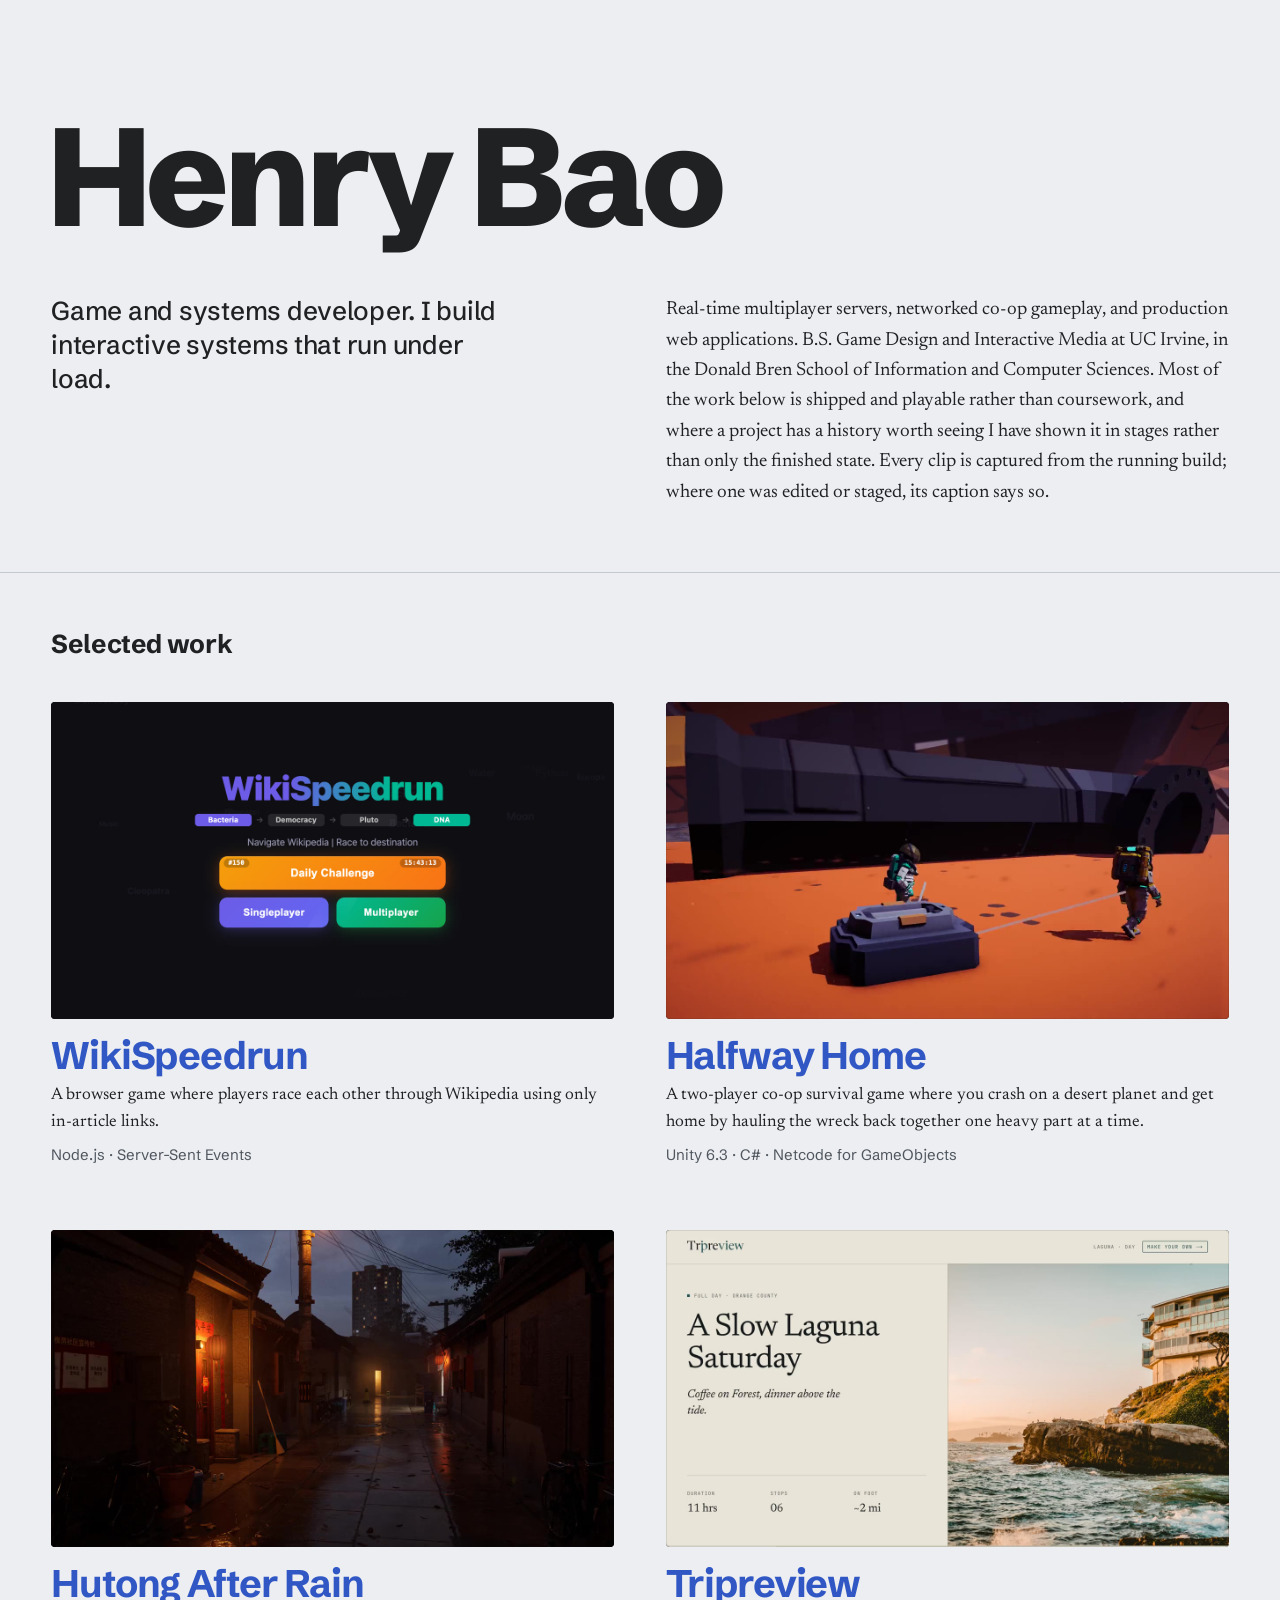
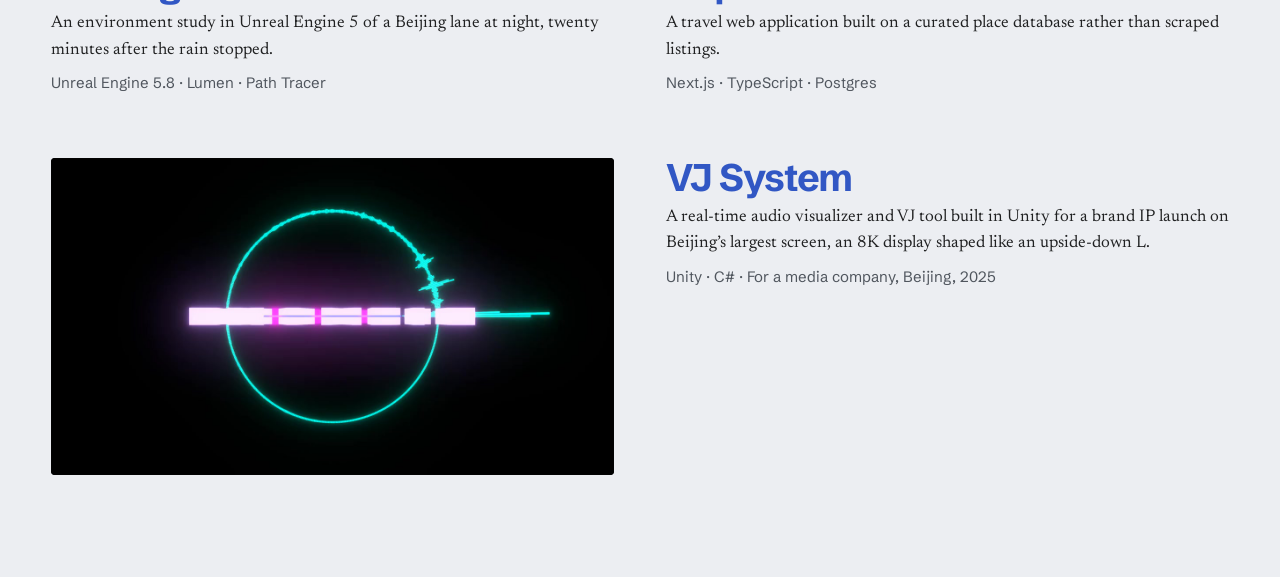
==== index.html @ b2ea437e "VJ System: the 8K L-shaped screen and live control Says what the tool was built for: an 8K upside-do" ====
<!doctype html>
<html lang="en">
<head>
<meta charset="utf-8">
<meta name="viewport" content="width=device-width, initial-scale=1, viewport-fit=cover">
<script>document.documentElement.classList.add('js');try{if(sessionStorage.getItem('hb-intro'))document.documentElement.classList.add('seen')}catch(e){}</script>
<title>Henry Bao</title>
<meta name="description" content="Game and systems developer. Real-time multiplayer servers, networked co-op gameplay, and production web applications.">
<link rel="canonical" href="https://henrybao912.github.io/">
<meta property="og:type" content="website">
<meta property="og:site_name" content="Henry Bao">
<meta property="og:title" content="Henry Bao">
<meta property="og:description" content="Game and systems developer. Real-time multiplayer servers, networked co-op gameplay, and production web applications.">
<meta property="og:url" content="https://henrybao912.github.io/">
<meta property="og:image" content="https://henrybao912.github.io/assets/og-home.jpg">
<meta name="twitter:card" content="summary_large_image">
<link rel="icon" href="assets/favicon.svg" type="image/svg+xml">
<link rel="apple-touch-icon" href="assets/apple-touch-icon.png">
<link rel="preconnect" href="https://fonts.googleapis.com">
<link rel="preconnect" href="https://fonts.gstatic.com" crossorigin>
<link rel="stylesheet" href="https://fonts.googleapis.com/css2?family=Newsreader:ital,opsz,wght@0,6..72,400;0,6..72,500;1,6..72,400&family=Schibsted+Grotesk:wght@400;500;600;700;800&display=swap">
<link rel="stylesheet" href="assets/site.css?v=644b0edf">
<script>
  // Links to the old single page (#wikispeedrun and so on) go to that project's own page.
  (function () {
    var moved = { '#wikispeedrun': 1, '#halfway-home': 1, '#tripreview': 1, '#vj-system': 1 };
    if (moved[location.hash]) location.replace(location.hash.slice(1) + '/');
  })();
</script>
</head>
<body class="page-home">
<div class="loader" aria-hidden="true"><span class="loader-name" data-name="Henry Bao">Henry Bao</span></div>
<a class="skip" href="#main">Skip to the work</a>

<header class="hero wrap">
  <h1>Henry Bao</h1>
  <div class="grid">
    <p class="standfirst">Game and systems developer. I build interactive systems that run under load.</p>
    <p class="intro">Real-time multiplayer servers, networked co-op gameplay, and production web applications. B.S. Game Design and Interactive Media at UC Irvine, in the Donald Bren School of Information and Computer Sciences. Most of the work below is shipped and playable rather than coursework, and where a project has a history worth seeing I have shown it in stages rather than only the finished state. Every clip is captured from the running build; where one was edited or staged, its caption says so.</p>
  </div>
</header>

<main id="main">
  <section class="work" aria-labelledby="work-title">
    <div class="wrap">
      <div class="work-head">
        <h2 id="work-title">Selected work</h2>
      </div>
      <ul class="tiles">
      <li>
        <a class="tile" href="wikispeedrun/" aria-labelledby="tile-wikispeedrun" aria-describedby="tile-wikispeedrun-desc">
          <div class="tile-media">
            <img src="assets/home-wikispeedrun.jpg" alt="" width="1280" height="720">
            <video src="assets/home-wikispeedrun.mp4" muted loop playsinline preload="none" aria-hidden="true"></video>
          </div>
          <div class="tile-text">
            <h3 class="tile-title" id="tile-wikispeedrun">WikiSpeedrun</h3>
            <p class="tile-desc" id="tile-wikispeedrun-desc">A browser game where players race each other through Wikipedia using only in-article links.</p>
            <p class="tile-meta">Node.js · Server-Sent Events</p>
          </div>
        </a>
      </li>
      <li>
        <a class="tile" href="halfway-home/" aria-labelledby="tile-halfway-home" aria-describedby="tile-halfway-home-desc">
          <div class="tile-media">
            <img src="assets/home-halfway-home.jpg?v=2" alt="" width="1280" height="720">
            <video src="assets/home-halfway-home.mp4?v=2" muted loop playsinline preload="none" aria-hidden="true"></video>
          </div>
          <div class="tile-text">
            <h3 class="tile-title" id="tile-halfway-home">Halfway Home</h3>
            <p class="tile-desc" id="tile-halfway-home-desc">A two-player co-op survival game where you crash on a desert planet and get home by hauling the wreck back together one heavy part at a time.</p>
            <p class="tile-meta">Unity 6.3 · C# · Netcode for GameObjects</p>
          </div>
        </a>
      </li>
      <li>
        <a class="tile" href="hutong-after-rain/" aria-labelledby="tile-hutong-after-rain" aria-describedby="tile-hutong-after-rain-desc">
          <div class="tile-media">
            <img src="assets/home-hutong-after-rain.jpg?v=3" alt="" width="1280" height="720">
            <video src="assets/home-hutong-after-rain.mp4?v=3" muted loop playsinline preload="none" aria-hidden="true"></video>
          </div>
          <div class="tile-text">
            <h3 class="tile-title" id="tile-hutong-after-rain">Hutong After Rain</h3>
            <p class="tile-desc" id="tile-hutong-after-rain-desc">An environment study in Unreal Engine 5 of a Beijing lane at night, twenty minutes after the rain stopped.</p>
            <p class="tile-meta">Unreal Engine 5.8 · Lumen · Path Tracer</p>
          </div>
        </a>
      </li>
      <li>
        <a class="tile" href="tripreview/" aria-labelledby="tile-tripreview" aria-describedby="tile-tripreview-desc">
          <div class="tile-media">
            <img src="assets/home-tripreview.jpg" alt="" width="1280" height="720">
            <video src="assets/home-tripreview.mp4" muted loop playsinline preload="none" aria-hidden="true"></video>
          </div>
          <div class="tile-text">
            <h3 class="tile-title" id="tile-tripreview">Tripreview</h3>
            <p class="tile-desc" id="tile-tripreview-desc">A travel web application built on a curated place database rather than scraped listings.</p>
            <p class="tile-meta">Next.js · TypeScript · Postgres</p>
          </div>
        </a>
      </li>
      <li class="tile-wide">
        <a class="tile" href="vj-system/" aria-labelledby="tile-vj-system" aria-describedby="tile-vj-system-desc">
          <div class="tile-media">
            <img src="assets/home-vj-system.jpg?v=2" alt="" width="1280" height="720">
            <video src="assets/home-vj-system.mp4?v=2" muted loop playsinline preload="none" aria-hidden="true"></video>
          </div>
          <div class="tile-text">
            <h3 class="tile-title" id="tile-vj-system">VJ System</h3>
            <p class="tile-desc" id="tile-vj-system-desc">A real-time audio visualizer and VJ tool built in Unity for a brand IP launch on Beijing’s largest screen, an 8K display shaped like an upside-down L.</p>
            <p class="tile-meta">Unity · C# · For a media company, Beijing, 2025</p>
          </div>
        </a>
      </li>
      </ul>
    </div>
  </section>
</main>

<script src="assets/site.js?v=10dcdeee" defer></script>
</body>
</html>
---- assets/site.css ----
/* Henry Bao, portfolio.
   Layout: a left-aligned 12-column page. The home page is the name, a short introduction
   and every project as a tile; each project then has its own page with the full case study.
   Colour borrows hyperlink vocabulary: blue = a link, purple = a page you have already opened. */

:root {
  --paper: #eceef2;   /* cool grey ground, so white chips and dark footage sit forward */
  --panel: #ffffff;
  --ink: #202122;
  --muted: #50565e;
  --rule: #c4c9d1;
  --link: #3157c4;
  --visited: #6a4ca6;
  --screen: #0f1013;

  --display: "Schibsted Grotesk", "Helvetica Neue", Arial, sans-serif;
  --text: "Newsreader", "Iowan Old Style", Georgia, serif;

  --s-1: 0.8125rem;  /* 13 */
  --s0: 1rem;        /* 16 */
  --s1: 1.1875rem;   /* 19, serif body */
  --s2: clamp(1.25rem, 1.05rem + 0.8vw, 1.625rem);
  --s3: clamp(1.75rem, 1.2rem + 2.2vw, 3rem);
  --s4: clamp(2.5rem, 1.5rem + 4.2vw, 5rem);
  --s5: clamp(3.4rem, 1.5rem + 9vw, 10rem);

  --gutter: clamp(16px, 4vw, 56px);
  --max: 1280px;
  /* One look for every reviewer: the page does not follow the OS dark setting. */
  color-scheme: light;
}

/* Registered as colors so the night fade on the Hutong page can transition them (see "Night" below). */
@property --paper { syntax: "<color>"; inherits: true; initial-value: #eceef2; }
@property --panel { syntax: "<color>"; inherits: true; initial-value: #ffffff; }
@property --ink { syntax: "<color>"; inherits: true; initial-value: #202122; }
@property --muted { syntax: "<color>"; inherits: true; initial-value: #50565e; }
@property --rule { syntax: "<color>"; inherits: true; initial-value: #c4c9d1; }
@property --link { syntax: "<color>"; inherits: true; initial-value: #3157c4; }
@property --visited { syntax: "<color>"; inherits: true; initial-value: #6a4ca6; }
@property --screen { syntax: "<color>"; inherits: true; initial-value: #0f1013; }

*, *::before, *::after { box-sizing: border-box; }
html { -webkit-text-size-adjust: 100%; }
body {
  margin: 0; background: var(--paper); color: var(--ink);
  font-family: var(--text); font-size: var(--s1); line-height: 1.6;
  font-optical-sizing: auto; text-rendering: optimizeLegibility;
}
img, video { max-width: 100%; display: block; }
h1, h2, h3, h4 { font-family: var(--display); text-wrap: balance; margin: 0; }
p { margin: 0; }

a { color: var(--link); text-decoration-thickness: 1px; text-underline-offset: 0.16em; }
a:visited { color: var(--visited); }
a:hover { text-decoration-thickness: 2px; }
a:focus-visible, button:focus-visible { outline: 2px solid var(--link); outline-offset: 3px; border-radius: 2px; }

.wrap { max-width: var(--max); margin-inline: auto; padding-inline: var(--gutter); }
.grid { display: grid; grid-template-columns: repeat(12, minmax(0, 1fr)); column-gap: var(--gutter); }

.skip {
  position: absolute; left: var(--gutter); top: -3rem; z-index: 20;
  font-family: var(--display); font-size: var(--s0); font-weight: 600;
  background: var(--ink); color: var(--paper); padding: 0.5rem 0.8rem; border-radius: 4px; text-decoration: none;
}
.skip:visited { color: var(--paper); }
.skip:focus { top: 0.75rem; }

/* ——— Top bar on project pages: home on the left, every project on the right ——— */
.topbar { position: sticky; top: 0; z-index: 10; background: var(--paper); border-bottom: 1px solid var(--rule); }
.topbar-inner {
  display: flex; align-items: baseline; justify-content: space-between; gap: 0.5rem 2rem; flex-wrap: wrap;
  padding-block: 0.85rem; font-family: var(--display); font-size: var(--s0); line-height: 1.3;
}
.topbar-home, .topbar-home:visited { color: var(--ink); font-weight: 700; letter-spacing: -0.01em; text-decoration: none; }
.topbar nav { display: flex; gap: 0.25rem 1.5rem; flex-wrap: wrap; }
.topbar nav a, .topbar nav a:visited { color: var(--muted); text-decoration: none; white-space: nowrap; }
.topbar nav a:hover { color: var(--ink); }
.topbar nav a[aria-current="page"] {
  color: var(--ink); text-decoration: underline; text-decoration-thickness: 2px; text-underline-offset: 0.4em;
}

/* ——— Hero ——— */
.hero { padding-block: clamp(3rem, 9vw, 8rem) clamp(3rem, 7vw, 6rem); }
.hero h1 {
  font-size: var(--s5); font-weight: 800; letter-spacing: -0.045em; line-height: 0.88;
  margin-left: -0.04em;
}
.hero .grid { margin-top: clamp(2rem, 4.5vw, 3.75rem); row-gap: 1.5rem; }
.standfirst {
  grid-column: 1 / span 5;
  font-family: var(--display); font-size: var(--s2); font-weight: 500; line-height: 1.3; letter-spacing: -0.01em;
}
.intro { grid-column: 7 / -1; max-width: 36em; }
.page-home .hero { padding-bottom: clamp(2.5rem, 5vw, 4rem); }

/* ——— Page not found ——— */
.notfound { display: grid; gap: 1rem; }
.notfound ul { list-style: none; margin: 0; padding: 0; display: grid; gap: 0.35rem; font-family: var(--display); font-size: var(--s0); font-weight: 600; }

/* ——— Home: every project as a tile ——— */
.work { border-top: 1px solid var(--rule); padding-block: clamp(2.25rem, 4vw, 3.25rem) clamp(4rem, 8vw, 7rem); }
.work-head {
  display: flex; justify-content: space-between; align-items: baseline; gap: 0.5rem 1.5rem; flex-wrap: wrap;
  margin-bottom: clamp(1.5rem, 3vw, 2.25rem);
}
.work-head h2 { font-size: var(--s2); font-weight: 700; letter-spacing: -0.015em; }

.tiles {
  list-style: none; margin: 0; padding: 0;
  display: grid; grid-template-columns: repeat(2, minmax(0, 1fr)); gap: clamp(2.75rem, 5vw, 4.5rem) var(--gutter);
}
.tile, .tile:visited { display: grid; gap: 1.1rem; align-content: start; color: var(--ink); text-decoration: none; }
.tile:focus-visible { outline: 2px solid var(--link); outline-offset: 8px; border-radius: 6px; }
.tile-media { position: relative; aspect-ratio: 16 / 9; border-radius: 4px; overflow: hidden; background: var(--screen); }
.tile-media img, .tile-media video { position: absolute; inset: 0; width: 100%; height: 100%; object-fit: cover; }
/* The preview fades in over the still once it is actually playing, and back out when it stops. */
.tile-media video { opacity: 0; transition: opacity 0.3s ease; }
.tile-media video.is-playing { opacity: 1; }
.tile-media .panel-label { z-index: 1; }
/* The fifth project: a full-width row under the grid, its footage in the left column at the same size
   as the tiles above and the text beside it, rather than a lone tile with an empty space next to it. */
.tile-wide { grid-column: 1 / -1; }
.tile-wide .tile { grid-template-columns: repeat(2, minmax(0, 1fr)); column-gap: var(--gutter); }
.tile-wide .tile-text { align-content: start; }
@media (max-width: 760px) {
  .tile-wide .tile { grid-template-columns: minmax(0, 1fr); }
}

/* A faint edge, so light screenshots don't dissolve into the paper. */
.tile-media::after { content: ""; position: absolute; inset: 0; border-radius: inherit; box-shadow: inset 0 0 0 1px rgb(32 33 34 / 0.1); pointer-events: none; z-index: 2; }

.tile-text { display: grid; gap: 0.5rem; }
.tile-title {
  font-size: clamp(1.6rem, 1.15rem + 1.6vw, 2.4rem); font-weight: 700; letter-spacing: -0.03em; line-height: 1.02;
  color: var(--link);
}
.tile:visited .tile-title { color: var(--visited); }
.tile:hover .tile-title, .tile:focus-visible .tile-title {
  text-decoration: underline; text-decoration-thickness: 2px; text-underline-offset: 0.14em;
}
.tile-meta { font-family: var(--display); font-size: 0.9375rem; color: var(--muted); line-height: 1.45; }
.tile-desc { color: var(--ink); font-size: 1.0625rem; line-height: 1.55; max-width: 34em; }

/* ——— Project pages ——— */
.project { border-top: 1px solid var(--rule); padding-block: clamp(3rem, 6vw, 5.5rem); }
.project:last-child { padding-bottom: clamp(4rem, 8vw, 7rem); }
.page-project .project { border-top: 0; padding-top: clamp(2.5rem, 6vw, 5rem); }
.project-head { row-gap: 1.5rem; margin-bottom: clamp(2rem, 4vw, 3.25rem); }
.project-title { grid-column: 1 / span 5; display: grid; gap: 0.75rem; align-content: start; }
.project-title h1, .project-title h2 { font-size: var(--s3); font-weight: 700; letter-spacing: -0.03em; line-height: 1; }
.page-project .project-title h1 { font-size: var(--s4); letter-spacing: -0.04em; line-height: 0.95; }
.meta { font-family: var(--display); font-size: var(--s0); color: var(--muted); line-height: 1.45; }
.project-copy { grid-column: 7 / -1; display: grid; gap: 1.5rem; align-content: start; max-width: 36em; }

.stats { display: flex; flex-wrap: wrap; gap: 1rem 2.5rem; margin: 0; font-family: var(--display); }
.stats div { display: grid; gap: 0.1rem; }
.stats dt { order: 2; font-size: var(--s-1); color: var(--muted); }
.stats dd { order: 1; margin: 0; font-size: var(--s2); font-weight: 700; letter-spacing: -0.02em; }

.visit { font-family: var(--display); font-size: var(--s0); font-weight: 600; justify-self: start; }
.visit-row { display: flex; flex-wrap: wrap; gap: 0.5rem 1.75rem; }

/* ——— Build stages, drawn as a path ——— */
.stages {
  list-style: none; margin: 0; padding: 0; position: relative;
  display: grid; grid-template-columns: repeat(var(--n, 1), minmax(0, 1fr)); column-gap: clamp(12px, 1.6vw, 24px); row-gap: 1.25rem;
}
/* The track runs through every label; labels sit on top of it. */
.stages::before {
  content: ""; position: absolute; left: 0; right: 0; top: 0.95rem; height: 1px; background: var(--muted);
}
.stage { position: relative; display: grid; gap: 0.75rem; min-width: 0; align-content: start; }
.stage-label {
  justify-self: start; font-family: var(--display); font-size: var(--s0); font-weight: 600; line-height: 1.2;
  padding: 0.35rem 0.75rem; border-radius: 4px; background: var(--panel); color: var(--ink); white-space: nowrap;
}
.stage:first-child .stage-label { background: var(--ink); color: var(--paper); }
.stage:last-child:not(:first-child) .stage-label { background: var(--link); color: var(--paper); }

.shot { background: var(--screen); border-radius: 4px; overflow: hidden; aspect-ratio: 16 / 9; }
.shot img, .shot video { width: 100%; height: 100%; object-fit: cover; object-position: top center; }

/* Vertical variant: a centred timeline on the page's 12-column grid.
   Clips span columns 4-9 (the middle half), labels hang right-aligned in columns 1-3,
   and the track runs down the gutter between them. Column 4 starts at 25% + gutter/4. */
.stages.stages-vertical { grid-template-columns: minmax(0, 1fr); row-gap: clamp(1.5rem, 3vw, 2.5rem); padding-left: 0; }
.stages.stages-vertical::before { left: calc(25% - var(--gutter) / 4); right: auto; top: 0; bottom: 0; width: 1px; height: auto; }
.stages-vertical .stage { grid-template-columns: repeat(12, minmax(0, 1fr)); column-gap: var(--gutter); row-gap: 0.75rem; align-items: center; }
.stages-vertical .stage-label { grid-column: 1 / span 3; justify-self: end; }
.stages-vertical .shot { grid-column: 4 / span 6; }
/* Each label sits at the vertical middle of its clip; the track runs from the first label's middle to the last's. */
.stages-vertical .stage::before { content: ""; position: absolute; left: calc(25% - var(--gutter) * 0.75); top: 50%; width: calc(var(--gutter) / 2); height: 1px; background: var(--muted); }
.stages-vertical .stage:first-child::after, .stages-vertical .stage:last-child::after { content: ""; position: absolute; left: calc(25% - var(--gutter) / 4 - 1px); width: 3px; background: var(--paper); }
.stages-vertical .stage:first-child::after { top: -1px; bottom: calc(50% + 1px); }
.stages-vertical .stage:last-child::after { top: calc(50% + 1px); bottom: -1px; }
.stages-vertical + .caption { margin-left: calc(25% + var(--gutter) / 4); max-width: calc(50% - var(--gutter) / 2); }

/* A project whose media isn't ready yet: a quiet, neutral note in place of the screens. */
.wip {
  display: grid; place-items: center; min-height: clamp(8rem, 14vw, 11rem);
  border: 1px dashed var(--rule); border-radius: 4px;
  font-family: var(--display); font-size: var(--s0); font-weight: 500; color: var(--muted);
}

.caption { font-family: var(--display); font-size: var(--s-1); color: var(--muted); margin-top: 0.9rem; max-width: 40em; }
.footnote { font-family: var(--display); font-size: 0.75rem; line-height: 1.5; color: var(--muted); margin-top: 0.5rem; max-width: 48em; }

/* ——— Gameplay panels: one moment from several screens ——— */
.panels {
  display: grid; grid-template-columns: minmax(0, 2fr) minmax(0, 1fr); grid-template-rows: repeat(2, minmax(0, 1fr));
  gap: clamp(8px, 1vw, 14px); margin: 0;
}
.panel { position: relative; margin: 0; background: var(--screen); border-radius: 4px; overflow: hidden; min-height: 0; }
.panel-main { grid-row: 1 / span 2; aspect-ratio: 16 / 9; }
.panel img, .panel video { width: 100%; height: 100%; object-fit: cover; }
.panel:not(.panel-main) { aspect-ratio: 16 / 9; }
@media (min-width: 901px) {
  /* Side panels take their height from the main panel, not their images. */
  .panel:not(.panel-main) { aspect-ratio: auto; }
  .panel:not(.panel-main) img, .panel:not(.panel-main) video { position: absolute; inset: 0; }
}
.panel-label {
  position: absolute; left: 10px; top: 10px; font-family: var(--display); font-size: var(--s-1); font-weight: 600;
  padding: 0.25rem 0.55rem; border-radius: 4px; background: rgb(15 16 19 / 0.78); color: #f1f2f4;
}
.panel-tall { grid-row: 1 / span 2; }
.panel-label.is-right { left: auto; right: 10px; }  /* where the screenshot's own title sits top-left */

.caption + .panels-next { margin-top: clamp(2.5rem, 5vw, 4rem); }
.panels + .panels { margin-top: clamp(8px, 1vw, 14px); }  /* two rows of one gallery, spaced like the panels within a row */
.panels.panels-solo { grid-template-columns: minmax(0, 1fr); grid-template-rows: auto; }  /* one wide screen */
.panels-solo .panel-main { grid-row: auto; }
.panels.panels-pair { grid-template-columns: repeat(2, minmax(0, 1fr)); grid-template-rows: auto; }  /* two equal screens */
.panels-pair .panel-main { grid-row: auto; }
.panels-solo .panel-ultrawide { aspect-ratio: 32 / 9; }  /* two 16:9 screens side by side */

/* ——— Tactics: a race as a route table ——— */
.tactics { margin-block: clamp(2.5rem, 5vw, 4rem); display: grid; gap: 1.25rem; }
.tactics > h2 { font-size: var(--s2); font-weight: 700; letter-spacing: -0.015em; }
.routes-scroll {
  overflow-x: auto;
  /* When the table is wider than the screen, the edge that hides more columns fades (set by the script). */
  --fade-l: #000; --fade-r: #000;
  -webkit-mask-image: linear-gradient(to right, var(--fade-l), #000 2.5rem, #000 calc(100% - 2.5rem), var(--fade-r));
  mask-image: linear-gradient(to right, var(--fade-l), #000 2.5rem, #000 calc(100% - 2.5rem), var(--fade-r));
}
.routes-scroll[data-edge="start"] { --fade-r: transparent; }
.routes-scroll[data-edge="middle"] { --fade-l: transparent; --fade-r: transparent; }
.routes-scroll[data-edge="end"] { --fade-l: transparent; }
.routes { width: 100%; min-width: 760px; border-collapse: collapse; font-family: var(--display); font-size: var(--s-1); }
.routes-intro { font-family: var(--display); color: var(--muted); font-size: var(--s0); max-width: 46em; }
.routes thead th { text-align: left; font-weight: 500; color: var(--muted); padding: 0 0.75rem 0.5rem 0; border-bottom: 1px solid var(--ink); }
.routes tbody th { text-align: left; font-weight: 600; font-size: var(--s0); white-space: nowrap; padding-right: 1rem; }
.routes td, .routes tbody th { padding-block: 0.7rem; border-bottom: 1px solid var(--rule); }
.routes td { padding-right: 0.75rem; }
.routes .fin { color: var(--muted); white-space: nowrap; }
.routes tbody tr:first-child .fin { color: var(--ink); font-weight: 600; }
.dot { display: inline-block; width: 0.6rem; height: 0.6rem; border-radius: 50%; background: var(--c); margin-right: 0.5rem; vertical-align: 0.05em; }
.hop {
  display: inline-flex; align-items: baseline; gap: 0.45rem; white-space: nowrap;
  padding: 0.3rem 0.6rem; border-radius: 4px; background: var(--panel); color: var(--ink); font-weight: 500;
}
.hop b { font-weight: 700; font-variant-numeric: tabular-nums; color: var(--muted); }
.hop.near { background: var(--paper); box-shadow: inset 0 0 0 1.5px var(--link); }
.hop.near b { color: var(--link); }
.hop.goal { background: var(--link); color: var(--paper); font-weight: 600; }
.routes-key { font-family: var(--display); font-size: var(--s-1); color: var(--muted); }
.routes-key .hop { margin-right: 0.4rem; }

.notes { display: grid; grid-template-columns: repeat(3, minmax(0, 1fr)); gap: 1.5rem var(--gutter); margin-top: 1rem; }
.notes > div { display: grid; gap: 0.4rem; align-content: start; padding-top: 0.9rem; border-top: 2px solid var(--ink); }
.notes h3 { font-size: var(--s0); font-weight: 700; }
.notes p { font-size: 1.0625rem; line-height: 1.55; }

/* ——— How it's built: a spec sheet of engineering decisions ——— */
.build { margin-bottom: clamp(2.5rem, 5vw, 4rem); display: grid; gap: 1.25rem; }
.caption + .build, .footnote + .build { margin-top: clamp(2.5rem, 5vw, 4rem); }
.build > h2 { font-size: var(--s2); font-weight: 700; letter-spacing: -0.015em; }
.build-list { margin: 0; display: grid; grid-template-columns: repeat(2, minmax(0, 1fr)); column-gap: var(--gutter); }
.build-list > div { display: grid; gap: 0.35rem; align-content: start; padding-block: 1rem 1.25rem; border-top: 1px solid var(--rule); }
.build-list dt { font-family: var(--display); font-size: var(--s0); font-weight: 700; line-height: 1.35; }
.build-list dd { margin: 0; font-size: 1.0625rem; line-height: 1.55; }
.build-list code, .notes code { font-family: ui-monospace, "SF Mono", Menlo, monospace; font-size: 0.85em; background: var(--panel); padding: 0.05em 0.3em; border-radius: 3px; }

/* ——— Hutong After Rain: renderer switch and credits ——— */
.title-zh { font-family: "PingFang SC", "Hiragino Sans GB", "Noto Sans SC", "Microsoft YaHei", var(--display); font-size: var(--s2); font-weight: 500; letter-spacing: 0.3em; color: var(--muted); line-height: 1.2; }

/* Two buttons that switch every still between the path tracer and Lumen. Hidden until the script runs. */
.renderer {
  display: flex; justify-content: flex-end; gap: 0.25rem; margin-bottom: 0.75rem;
  font-family: var(--display); font-size: var(--s-1); font-weight: 600;
}
.renderer[hidden] { display: none; }
.renderer button {
  font: inherit; color: var(--muted); background: transparent; cursor: pointer;
  border: 0; border-radius: 4px; padding: 0.4rem 0.7rem; box-shadow: inset 0 0 0 1px var(--rule);
}
.renderer button:hover { color: var(--ink); }
.renderer button[aria-pressed="true"] { background: var(--ink); color: var(--paper); box-shadow: none; }


.credits { margin-top: clamp(2.5rem, 5vw, 4rem); display: grid; gap: 1rem; }
.credits > h2 { font-size: var(--s2); font-weight: 700; letter-spacing: -0.015em; }
.credits-list { margin: 0; display: grid; grid-template-columns: repeat(2, minmax(0, 1fr)); gap: 0 var(--gutter); }
.credits-list > div { display: grid; gap: 0.2rem; align-content: start; padding-block: 0.8rem 0.9rem; border-top: 1px solid var(--rule); }
.credits-list dt { font-family: var(--display); font-size: var(--s-1); font-weight: 600; color: var(--muted); }
.credits-list dd { margin: 0; font-family: var(--display); font-size: 0.9375rem; line-height: 1.5; }

/* ——— Previous / next project ——— */
.pagenav { border-top: 1px solid var(--rule); padding-block: clamp(2rem, 4vw, 3rem) clamp(3rem, 6vw, 5rem); font-family: var(--display); }
.pagenav-row { display: grid; grid-template-columns: repeat(2, minmax(0, 1fr)); gap: 1.5rem var(--gutter); }
.pagenav-link, .pagenav-link:visited { display: grid; gap: 0.35rem; align-content: start; text-decoration: none; color: var(--ink); }
.pagenav-link.next { text-align: right; justify-items: end; }
.pagenav-link span { font-size: var(--s-1); color: var(--muted); }
.pagenav-link b { font-size: var(--s3); font-weight: 700; letter-spacing: -0.03em; line-height: 1.05; color: var(--link); }
.pagenav-link:visited b { color: var(--visited); }
.pagenav-link:hover b, .pagenav-link:focus-visible b { text-decoration: underline; text-decoration-thickness: 2px; text-underline-offset: 0.14em; }
.pagenav-foot {
  display: flex; justify-content: space-between; gap: 0.5rem 1.5rem; flex-wrap: wrap;
  margin-top: clamp(1.75rem, 3.5vw, 2.5rem); font-size: var(--s-1); color: var(--muted);
}
.pagenav-foot a { font-weight: 600; }
@media (hover: none) { .pagenav-foot span { display: none; } }  /* no arrow keys on a phone */
kbd { font-family: var(--display); font-size: 0.75rem; font-weight: 600; padding: 0.05rem 0.35rem; border-radius: 3px; background: var(--panel); box-shadow: inset 0 -1px 0 var(--rule); }

/* ——— Slideshow: one large frame at a time, advancing on its own ——— */
.carousel-row { margin-top: clamp(2.5rem, 5vw, 4rem); }
.carousel { grid-column: 2 / span 10; display: grid; grid-template-columns: minmax(0, 1fr); gap: 0.75rem; min-width: 0; --interval: 3s; }
.carousel .caption { margin-top: 0; }
.carousel-head { display: flex; justify-content: space-between; align-items: center; gap: 0.75rem 1.5rem; min-width: 0; }
.carousel-tabs {
  list-style: none; margin: 0; padding: 0; min-width: 0;
  display: flex; align-items: center; overflow-x: auto; scrollbar-width: none;
}
.carousel-tabs::-webkit-scrollbar { display: none; }
.carousel-tabs li { display: flex; align-items: center; flex: none; }
/* The same pills-on-a-track as the other build histories, so the sequence reads the same way. */
.carousel-tabs li + li::before { content: ""; width: clamp(0.75rem, 2vw, 1.75rem); height: 1px; background: var(--muted); }
.carousel-tabs button {
  position: relative; overflow: hidden; cursor: pointer; white-space: nowrap;
  font-family: var(--display); font-size: var(--s0); font-weight: 600; line-height: 1.2;
  padding: 0.35rem 0.75rem; border: 0; border-radius: 4px; background: var(--panel); color: var(--ink);
}
.carousel-tabs button:hover { box-shadow: inset 0 0 0 1px var(--rule); }
.carousel-tabs button[aria-current="true"] { background: var(--ink); color: var(--paper); box-shadow: none; }
/* The active label doubles as the timer: a line fills along its foot, and when it is full the
   slideshow moves on. Pausing the animation pauses the slideshow, with no clock to drift. */
.carousel-tabs button[aria-current="true"]::after {
  content: ""; position: absolute; left: 0; right: 0; bottom: 0; height: 2px; background: var(--paper); opacity: 0.85;
  transform-origin: left; animation: carousel-progress var(--interval) linear forwards;
}
.carousel:is(.is-paused, .is-hovered, .is-focused, .is-viewing, .is-offscreen) .carousel-tabs button[aria-current="true"]::after {
  animation-play-state: paused;
}
@keyframes carousel-progress { from { transform: scaleX(0); } to { transform: scaleX(1); } }
.carousel-pause {
  flex: none; cursor: pointer; font-family: var(--display); font-size: var(--s-1); font-weight: 600; color: var(--muted);
  background: transparent; border: 0; border-radius: 4px; padding: 0.4rem 0.7rem; box-shadow: inset 0 0 0 1px var(--rule);
}
.carousel-pause:hover { color: var(--ink); }
/* Reduced motion: nothing moves on its own, so there is no timer and nothing to pause. */
.carousel.is-static .carousel-tabs button[aria-current="true"]::after, .carousel.is-static .carousel-pause { display: none; }

.carousel-frame { position: relative; aspect-ratio: 16 / 9; border-radius: 4px; overflow: hidden; background: var(--screen); touch-action: pan-y; }
.carousel-slide { position: absolute; inset: 0; margin: 0; opacity: 0; visibility: hidden; transition: opacity 0.45s ease, visibility 0s linear 0.45s; }
.carousel-slide.is-active { z-index: 1; opacity: 1; visibility: visible; transition: opacity 0.45s ease; }
.carousel-slide img { width: 100%; height: 100%; object-fit: cover; }
.carousel-slide.zoomable:focus-visible { outline-offset: -3px; }
.carousel-step {
  position: absolute; top: 50%; z-index: 4; transform: translateY(-50%); cursor: pointer;
  display: grid; place-items: center; width: 2.5rem; height: 2.5rem; padding: 0;
  border: 0; border-radius: 4px; background: rgb(15 16 19 / 0.72); color: #f1f2f4;
  opacity: 0; transition: opacity 0.18s ease;
}
.carousel-step svg { width: 1rem; height: 1rem; }
.carousel-step.prev { left: 10px; }
.carousel-step.next { right: 10px; }
.carousel-frame:hover .carousel-step, .carousel-step:focus-visible { opacity: 1; }
@media (hover: none) { .carousel-step { opacity: 0.85; } }
@media (prefers-reduced-motion: reduce) { .carousel-slide, .carousel-slide.is-active { transition: none; } }

/* ——— Viewer: any image or clip on a project page opens larger ——— */
.shot { position: relative; }
.zoomable { cursor: zoom-in; }
.zoomable:focus-visible { outline: 2px solid var(--link); outline-offset: 3px; }
/* The prompt: a small label in the corner that appears on hover or keyboard focus. */
.zoom-hint {
  position: absolute; right: 10px; bottom: 10px; z-index: 3; pointer-events: none;
  display: inline-flex; align-items: center; gap: 0.4rem;
  font-family: var(--display); font-size: var(--s-1); font-weight: 600; line-height: 1;
  padding: 0.4rem 0.55rem; border-radius: 4px; background: rgb(15 16 19 / 0.8); color: #f1f2f4;
  opacity: 0; transform: translateY(4px); transition: opacity 0.18s ease, transform 0.18s ease;
}
.zoom-hint svg { width: 0.85rem; height: 0.85rem; flex: none; }
.zoomable:hover .zoom-hint, .zoomable:focus-visible .zoom-hint { opacity: 1; transform: none; }
/* No hover on touch screens: keep a quiet icon visible instead, so a tap is the obvious move. */
@media (hover: none) {
  .zoom-hint { opacity: 0.85; transform: none; padding: 0.4rem; }
  .zoom-hint span { display: none; }
}

.lightbox {
  padding: 0; border: 0; margin: 0; width: 100vw; height: 100vh; height: 100dvh; max-width: none; max-height: none;
  background: #0c0d0f; color: #f1f2f4; overflow: hidden;
}
.lightbox[open] { display: grid; grid-template-rows: minmax(0, 1fr) auto; }
.lightbox::backdrop { background: #0c0d0f; }
.lightbox-stage { display: grid; place-items: center; min-height: 0; overflow: auto; padding: clamp(12px, 3vw, 40px); }
.lightbox-stage img, .lightbox-stage video { max-width: 100%; max-height: 100%; width: auto; height: auto; object-fit: contain; border-radius: 2px; }
.lightbox-stage img.can-zoom { cursor: zoom-in; }
/* Actual pixels: the stage scrolls to pan around the full-resolution frame. */
.lightbox.is-zoomed .lightbox-stage { place-items: start; }
.lightbox.is-zoomed .lightbox-stage img { max-width: none; max-height: none; cursor: zoom-out; }
.lightbox-bar {
  display: flex; justify-content: space-between; align-items: center; gap: 0.75rem 1.5rem; flex-wrap: wrap;
  padding: 0.75rem var(--gutter) calc(0.75rem + env(safe-area-inset-bottom, 0px));
  border-top: 1px solid rgb(255 255 255 / 0.1); font-family: var(--display); font-size: var(--s-1);
}
.lightbox-caption { font-weight: 600; max-width: 60em; }
.lightbox-controls { display: flex; align-items: center; gap: 0.5rem; margin-left: auto; }
.lightbox-controls button {
  font: inherit; font-weight: 600; color: #f1f2f4; background: transparent; cursor: pointer;
  border: 0; border-radius: 4px; padding: 0.45rem 0.75rem; box-shadow: inset 0 0 0 1px rgb(255 255 255 / 0.28);
}
.lightbox-controls button:hover { background: rgb(255 255 255 / 0.1); }
.lightbox-controls button:focus-visible { outline: 2px solid #8cacff; outline-offset: 2px; }
/* Path traced / real time, on the enlarged photo's top-right corner (placed by the script). */
.lightbox-switch {
  position: fixed; z-index: 2; display: flex; gap: 2px; padding: 3px; border-radius: 6px;
  background: rgb(15 16 19 / 0.78); font-family: var(--display); font-size: var(--s-1); font-weight: 600;
  -webkit-backdrop-filter: blur(6px); backdrop-filter: blur(6px);
}
.lightbox-switch[hidden] { display: none; }
.lightbox-switch button {
  font: inherit; color: rgb(241 242 244 / 0.75); background: transparent; cursor: pointer;
  border: 0; border-radius: 4px; padding: 0.4rem 0.65rem; white-space: nowrap;
}
.lightbox-switch button:hover { color: #ffffff; }
.lightbox-switch button[aria-pressed="true"] { background: #f1f2f4; color: #202122; }
.lightbox-switch button:focus-visible { outline: 2px solid #8cacff; outline-offset: 1px; }
.lightbox-count { min-width: 4.5em; text-align: center; color: rgb(241 242 244 / 0.6); font-variant-numeric: tabular-nums; }
@media (prefers-reduced-motion: reduce) { .zoom-hint { transition: none; } }

/* ——— Loading: my name stands in for anything still on its way ——— */
/* Page loader: on the first page of a visit, my name fills in while the first screen loads, then
   the page is revealed. It is there from the first paint, so it never covers content that was
   already showing; later pages in the same visit skip it (html.seen). It needs the script (html.js)
   and gives up on its own after five seconds even if the script never runs. */
.loader { display: none; }
.js .loader {
  position: fixed; inset: 0; z-index: 100; display: grid; place-items: center;
  background: var(--paper); pointer-events: none;
  animation: loader-out 0.4s ease 5s forwards;
}
.js.seen .loader, .js .loader.is-gone { display: none; }
@keyframes loader-out { to { opacity: 0; visibility: hidden; } }
.loader-name {
  position: relative; font-family: var(--display); font-weight: 800; letter-spacing: -0.045em; line-height: 1;
  font-size: clamp(2.75rem, 1.5rem + 6vw, 6.5rem); color: var(--rule); white-space: nowrap;
}
/* The name fills in from the left, then the fill moves on to the right: one continuous sweep. */
.loader-name::after {
  content: attr(data-name); position: absolute; inset: 0; color: var(--ink);
  clip-path: inset(0 100% 0 0); animation: loader-sweep 1.6s cubic-bezier(0.65, 0, 0.35, 1) infinite;
}
@keyframes loader-sweep {
  0% { clip-path: inset(0 100% 0 0); }
  50% { clip-path: inset(0 0 0 0); }
  100% { clip-path: inset(0 0 0 100%); }
}

/* Media placeholder: a faint, pulsing name behind every image and clip until it arrives. */
.panel, .shot, .tile-media, .carousel-slide { container-type: inline-size; isolation: isolate; }
.panel::before, .shot::before, .tile-media::before, .carousel-slide::before, .lightbox-stage.is-loading::before {
  content: "Henry Bao"; position: absolute; inset: 0; z-index: -1; pointer-events: none;
  display: grid; place-items: center; white-space: nowrap;
  font-family: var(--display); font-weight: 800; letter-spacing: -0.045em; line-height: 1;
  font-size: 1.5rem; font-size: 7cqw; color: rgb(241 242 244 / 0.16);
  animation: name-pulse 1.8s ease-in-out infinite;
}
.lightbox-stage { position: relative; isolation: isolate; }
.lightbox-stage.is-loading::before { font-size: clamp(2.5rem, 1.5rem + 5vw, 6rem); }
.is-loaded::before { content: none; }
.is-failed::before { animation: none; }
@keyframes name-pulse { 0%, 100% { opacity: 0.45; } 50% { opacity: 1; } }
@media (prefers-reduced-motion: reduce) {
  .js .loader { display: none; }
  .panel::before, .shot::before, .tile-media::before, .carousel-slide::before, .lightbox-stage.is-loading::before { animation: none; }
}

/* ——— Night: the Hutong After Rain page dims to a dark ground once it opens ———
   Its photographs are night scenes and read best on dark. The script adds .night-fade and .night,
   then .night-scheme (dark scrollbars and controls) at the fade's midpoint. The ground fades slowly;
   the text flips quickly while the ground passes the middle, so it is never hard to read for long. */
:root.night {
  --paper: #101318;   /* wet slate, close to the night sky in the renders */
  --panel: #1c2028;
  --ink: #e7e9ee;
  --muted: #9ba2ad;
  --rule: #2b313b;
  --link: #8fb0ff;
  --visited: #c4a8f5;
  --screen: #07080b;
}
:root.night-scheme { color-scheme: dark; }
:root.night-fade {
  transition:
    --paper 2.6s cubic-bezier(0.65, 0, 0.35, 1),
    --panel 2.6s cubic-bezier(0.65, 0, 0.35, 1),
    --rule 2.6s cubic-bezier(0.65, 0, 0.35, 1),
    --screen 2.6s cubic-bezier(0.65, 0, 0.35, 1),
    --ink 0.6s ease 1s,
    --muted 0.6s ease 1s,
    --link 0.6s ease 1s,
    --visited 0.6s ease 1s;
}
/* On the dark ground, a faint edge keeps dark photographs from dissolving into the page. */
:root.night :is(.panel, .carousel-frame) { box-shadow: 0 0 0 1px rgb(255 255 255 / 0.07); }

/* ——— Narrow screens ——— */
@media (max-width: 900px) {
  .standfirst, .intro, .project-title, .project-copy { grid-column: 1 / -1; }
  .panels { grid-template-columns: repeat(2, minmax(0, 1fr)); grid-template-rows: auto auto; }
  .stages-vertical .shot { grid-column: 4 / -1; }
  .stages-vertical + .caption { max-width: none; }
  .panel-main { grid-column: 1 / -1; grid-row: auto; }
  .panel-tall { grid-column: 1 / -1; grid-row: auto; }
  .panel.panel-portrait { aspect-ratio: 8 / 9; justify-self: center; width: min(100%, 440px); }
  .notes { grid-template-columns: minmax(0, 1fr); }
  .build-list { grid-template-columns: minmax(0, 1fr); }
  .credits-list { grid-template-columns: minmax(0, 1fr); }
  .carousel { grid-column: 1 / -1; }
}
@media (max-width: 760px) {
  .tiles { grid-template-columns: minmax(0, 1fr); }
}
@media (max-width: 640px) {
  /* One line of project links that scrolls sideways, fading at the edge so it reads as "more this way". */
  .topbar-inner { flex-direction: column; flex-wrap: nowrap; align-items: stretch; gap: 0.4rem; }
  .topbar nav {
    flex-wrap: nowrap; overflow-x: auto; min-width: 0; gap: 1.25rem; padding-bottom: 0.55rem; margin-bottom: -0.45rem; scrollbar-width: none;
  }
  .topbar nav::-webkit-scrollbar { display: none; }
  /* Rows that scroll sideways (project links, slideshow labels) fade only the edge that hides more. */
  .topbar nav, .carousel-tabs {
    --fade-l: #000; --fade-r: transparent;
    -webkit-mask-image: linear-gradient(to right, var(--fade-l), #000 2.5rem, #000 calc(100% - 2.5rem), var(--fade-r));
    mask-image: linear-gradient(to right, var(--fade-l), #000 2.5rem, #000 calc(100% - 2.5rem), var(--fade-r));
  }
  :is(.topbar nav, .carousel-tabs)[data-edge="end"] { --fade-l: transparent; --fade-r: #000; }
  :is(.topbar nav, .carousel-tabs)[data-edge="middle"] { --fade-l: transparent; --fade-r: transparent; }
  :is(.topbar nav, .carousel-tabs)[data-edge="none"] { --fade-l: #000; --fade-r: #000; }
  .stages { grid-template-columns: minmax(0, 1fr); row-gap: 2rem; padding-left: 1.5rem; }
  .stages::before { left: 0.3rem; right: auto; width: 1px; height: auto; bottom: 0; }
  .stage::before { content: ""; position: absolute; left: -1.2rem; top: 0.95rem; width: 1rem; height: 1px; background: var(--muted); }
  .stage:last-child::after { content: ""; position: absolute; left: -1.25rem; top: calc(0.95rem + 1px); bottom: -1px; width: 3px; background: var(--paper); }
  .stats { gap: 1rem 1.75rem; }
  .panels { grid-template-columns: minmax(0, 1fr); }
  /* Screenshots shrink on a phone, so their labels do too, to cover less of them. */
  .panel-label { left: 8px; top: 8px; font-size: 0.6875rem; padding: 0.2rem 0.45rem; }
  .panel-label.is-right { left: auto; right: 8px; }
  .zoom-hint { right: 8px; bottom: 8px; }
  .lightbox-switch { font-size: 0.6875rem; padding: 2px; }
  .lightbox-switch button { padding: 0.3rem 0.5rem; }
  .stages-vertical .stage { grid-template-columns: minmax(0, 1fr); }
  .stages-vertical .stage-label, .stages-vertical .shot { grid-column: 1; margin-left: 1.5rem; }
  .stages-vertical .stage { align-items: start; }
  .stages-vertical .stage-label { justify-self: start; }
  .stages.stages-vertical::before { left: 0.3rem; top: 0.95rem; }
  .stages-vertical .stage::before { left: 0.3rem; top: 0.95rem; width: 1.2rem; }
  .stages-vertical .stage:first-child::after { display: none; }
  .stages-vertical .stage:last-child::after { left: calc(0.3rem - 1px); top: calc(0.95rem + 1px); }
  .stages-vertical + .caption { margin-left: 0; }
  .pagenav-row { grid-template-columns: minmax(0, 1fr); }
  .pagenav-link.next { text-align: left; justify-items: start; }
}

/* ——— Print, for portals that want a PDF: no navigation, no split screens ——— */
@media print {
  .topbar, .skip, .pagenav-foot kbd { display: none; }
  body { background: #ffffff; }
  .panel, .shot, .tile, .build-list > div, .notes > div { break-inside: avoid; }
  .project-head, .tactics > h2, .build > h2 { break-after: avoid; }
}
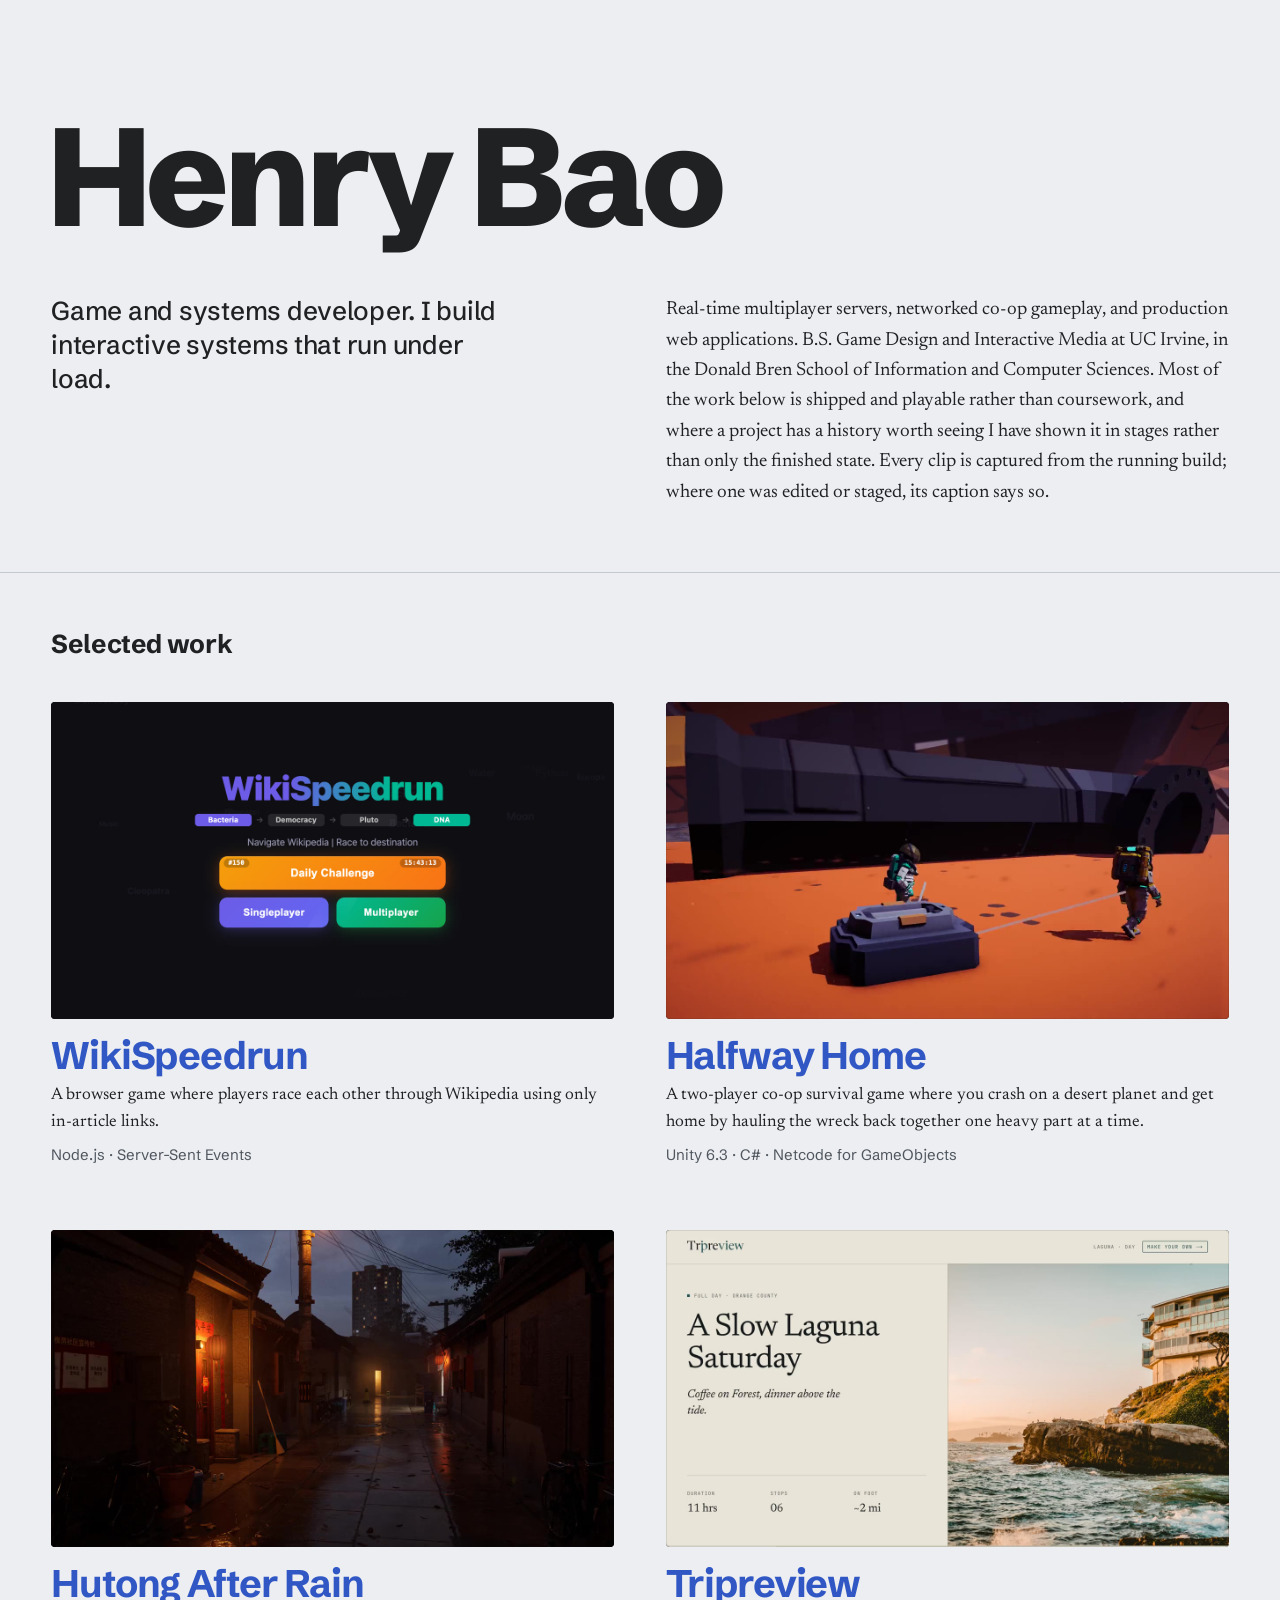
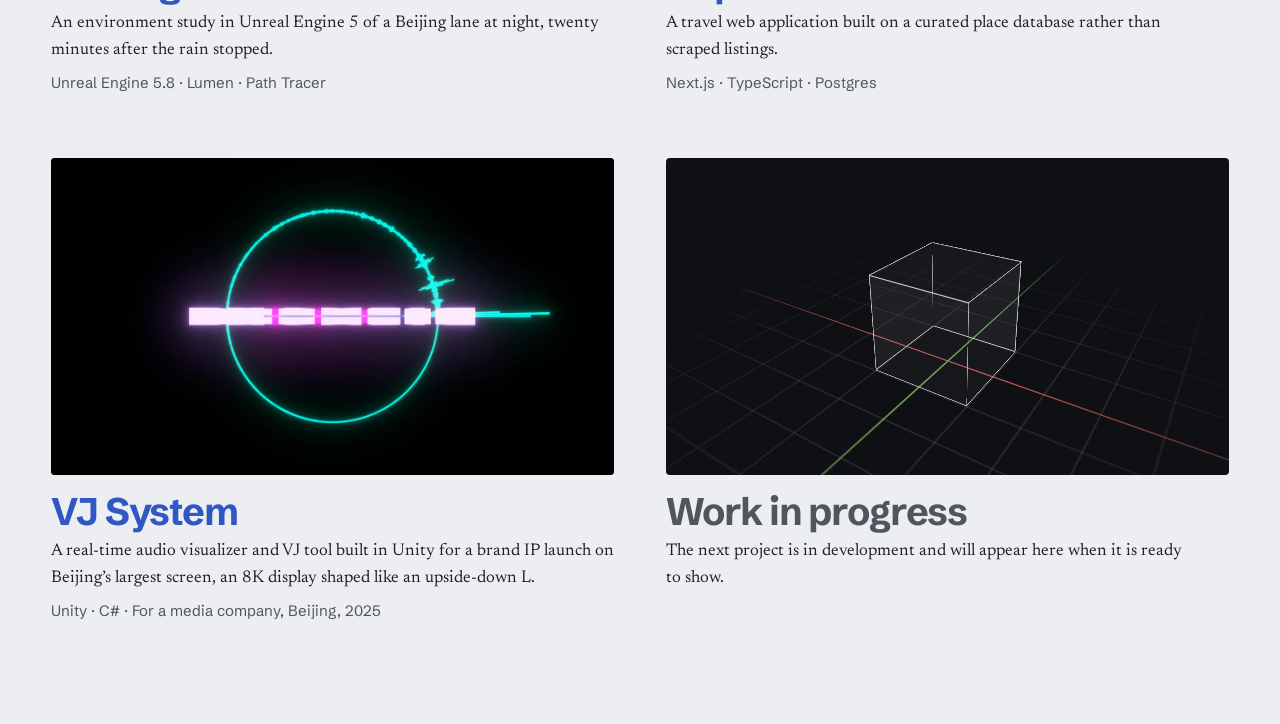
==== commit c8907067: "Home: VJ System as a regular tile, and a work-in-progress tile to fill the 2 by 3 grid The sixth til" ====
--- a/index.html
+++ b/index.html
@@ -19,7 +19,7 @@
 <link rel="preconnect" href="https://fonts.googleapis.com">
 <link rel="preconnect" href="https://fonts.gstatic.com" crossorigin>
 <link rel="stylesheet" href="https://fonts.googleapis.com/css2?family=Newsreader:ital,opsz,wght@0,6..72,400;0,6..72,500;1,6..72,400&family=Schibsted+Grotesk:wght@400;500;600;700;800&display=swap">
-<link rel="stylesheet" href="assets/site.css?v=644b0edf">
+<link rel="stylesheet" href="assets/site.css?v=fb16c47e">
 <script>
   // Links to the old single page (#wikispeedrun and so on) go to that project's own page.
   (function () {
@@ -99,7 +99,7 @@
           </div>
         </a>
       </li>
-      <li class="tile-wide">
+      <li>
         <a class="tile" href="vj-system/" aria-labelledby="tile-vj-system" aria-describedby="tile-vj-system-desc">
           <div class="tile-media">
             <img src="assets/home-vj-system.jpg?v=2" alt="" width="1280" height="720">
@@ -112,6 +112,22 @@
           </div>
         </a>
       </li>
+      <li>
+        <div class="tile tile-wip">
+          <div class="tile-media" aria-hidden="true">
+            <div class="wip-scene">
+              <div class="wip-stage">
+                <div class="wip-floor"></div>
+                <div class="wip-cube"><i></i><i></i><i></i><i></i></div>
+              </div>
+            </div>
+          </div>
+          <div class="tile-text">
+            <h3 class="tile-title">Work in progress</h3>
+            <p class="tile-desc">The next project is in development and will appear here when it is ready to show.</p>
+          </div>
+        </div>
+      </li>
       </ul>
     </div>
   </section>
--- a/assets/site.css
+++ b/assets/site.css
@@ -119,14 +119,43 @@
 .tile-media video { opacity: 0; transition: opacity 0.3s ease; }
 .tile-media video.is-playing { opacity: 1; }
 .tile-media .panel-label { z-index: 1; }
-/* The fifth project: a full-width row under the grid, its footage in the left column at the same size
-   as the tiles above and the text beside it, rather than a lone tile with an empty space next to it. */
-.tile-wide { grid-column: 1 / -1; }
-.tile-wide .tile { grid-template-columns: repeat(2, minmax(0, 1fr)); column-gap: var(--gutter); }
-.tile-wide .tile-text { align-content: start; }
-@media (max-width: 760px) {
-  .tile-wide .tile { grid-template-columns: minmax(0, 1fr); }
-}
+/* The last tile keeps a place for the next project: an empty scene in an editor, a wireframe cube on
+   a ground grid with the camera slowly orbiting it. It is not a link, so its title stays grey. */
+.tile-wip .tile-media::before { content: none; }  /* nothing to load, so no pulsing name */
+.tile-wip .tile-title { color: var(--muted); }
+.tile-wip:hover .tile-title { text-decoration: none; }
+.wip-scene { position: absolute; inset: 0; perspective: 85cqw; perspective-origin: 50% 38%; }
+.wip-stage {
+  position: absolute; left: 50%; top: 64%; transform-style: preserve-3d;
+  transform: rotateX(-24deg) rotateY(-32deg); animation: wip-orbit 36s linear infinite;
+}
+@keyframes wip-orbit {
+  from { transform: rotateX(-24deg) rotateY(-32deg); }
+  to { transform: rotateX(-24deg) rotateY(328deg); }
+}
+/* 14 cells of 9cqw, so a line runs through the middle and the cube covers two cells each way;
+   the red and green lines are the X and Z axes, as in an editor's ground grid. */
+.wip-floor {
+  position: absolute; left: -63cqw; top: -63cqw; width: 126cqw; height: 126cqw; transform: rotateX(90deg);
+  background:
+    linear-gradient(to bottom, transparent calc(50% - 1px), rgb(222 92 92 / 0.75) 0 calc(50% + 1px), transparent 0),
+    linear-gradient(to right, transparent calc(50% - 1px), rgb(126 196 96 / 0.7) 0 calc(50% + 1px), transparent 0),
+    linear-gradient(to right, rgb(241 242 244 / 0.2) 1px, transparent 0) 0 0 / 9cqw 9cqw,
+    linear-gradient(to bottom, rgb(241 242 244 / 0.2) 1px, transparent 0) 0 0 / 9cqw 9cqw;
+  -webkit-mask-image: radial-gradient(closest-side, #000 20%, transparent);
+  mask-image: radial-gradient(closest-side, #000 20%, transparent);
+}
+.wip-cube { position: absolute; left: -9cqw; top: -18cqw; width: 18cqw; height: 18cqw; transform-style: preserve-3d; }
+/* Four sides, each drawing its top, bottom and left edge: all twelve edges, each drawn once. */
+.wip-cube i {
+  position: absolute; inset: 0; background: rgb(241 242 244 / 0.03);
+  border: 1px solid rgb(241 242 244 / 0.85); border-right: 0;
+}
+.wip-cube i:nth-child(1) { transform: translateZ(9cqw); }
+.wip-cube i:nth-child(2) { transform: rotateY(90deg) translateZ(9cqw); }
+.wip-cube i:nth-child(3) { transform: rotateY(180deg) translateZ(9cqw); }
+.wip-cube i:nth-child(4) { transform: rotateY(270deg) translateZ(9cqw); }
+@media (prefers-reduced-motion: reduce) { .wip-stage { animation: none; } }
 
 /* A faint edge, so light screenshots don't dissolve into the paper. */
 .tile-media::after { content: ""; position: absolute; inset: 0; border-radius: inherit; box-shadow: inset 0 0 0 1px rgb(32 33 34 / 0.1); pointer-events: none; z-index: 2; }
@@ -141,7 +170,7 @@
   text-decoration: underline; text-decoration-thickness: 2px; text-underline-offset: 0.14em;
 }
 .tile-meta { font-family: var(--display); font-size: 0.9375rem; color: var(--muted); line-height: 1.45; }
-.tile-desc { color: var(--ink); font-size: 1.0625rem; line-height: 1.55; max-width: 34em; }
+.tile-desc { color: var(--ink); font-size: 1.0625rem; line-height: 1.55; max-width: 34em; text-wrap: pretty; }  /* no one-word last line */
 
 /* ——— Project pages ——— */
 .project { border-top: 1px solid var(--rule); padding-block: clamp(3rem, 6vw, 5.5rem); }
@@ -152,6 +181,14 @@
 .project-title h1, .project-title h2 { font-size: var(--s3); font-weight: 700; letter-spacing: -0.03em; line-height: 1; }
 .page-project .project-title h1 { font-size: var(--s4); letter-spacing: -0.04em; line-height: 0.95; }
 .meta { font-family: var(--display); font-size: var(--s0); color: var(--muted); line-height: 1.45; }
+/* Who did what, stated before anything else: the team (every project so far is solo) and my part in it. */
+.role { display: grid; gap: 0.5rem; margin-top: 0.4rem; font-family: var(--display); }
+.role-tag {
+  justify-self: start; font-size: var(--s-1); font-weight: 700; letter-spacing: 0.05em; text-transform: uppercase;
+  padding: 0.3rem 0.6rem; border-radius: 4px; background: var(--ink); color: var(--paper);
+}
+.role-text { font-size: var(--s0); line-height: 1.45; color: var(--ink); max-width: 25em; }
+.role-label { color: var(--muted); }
 .project-copy { grid-column: 7 / -1; display: grid; gap: 1.5rem; align-content: start; max-width: 36em; }
 
 .stats { display: flex; flex-wrap: wrap; gap: 1rem 2.5rem; margin: 0; font-family: var(--display); }
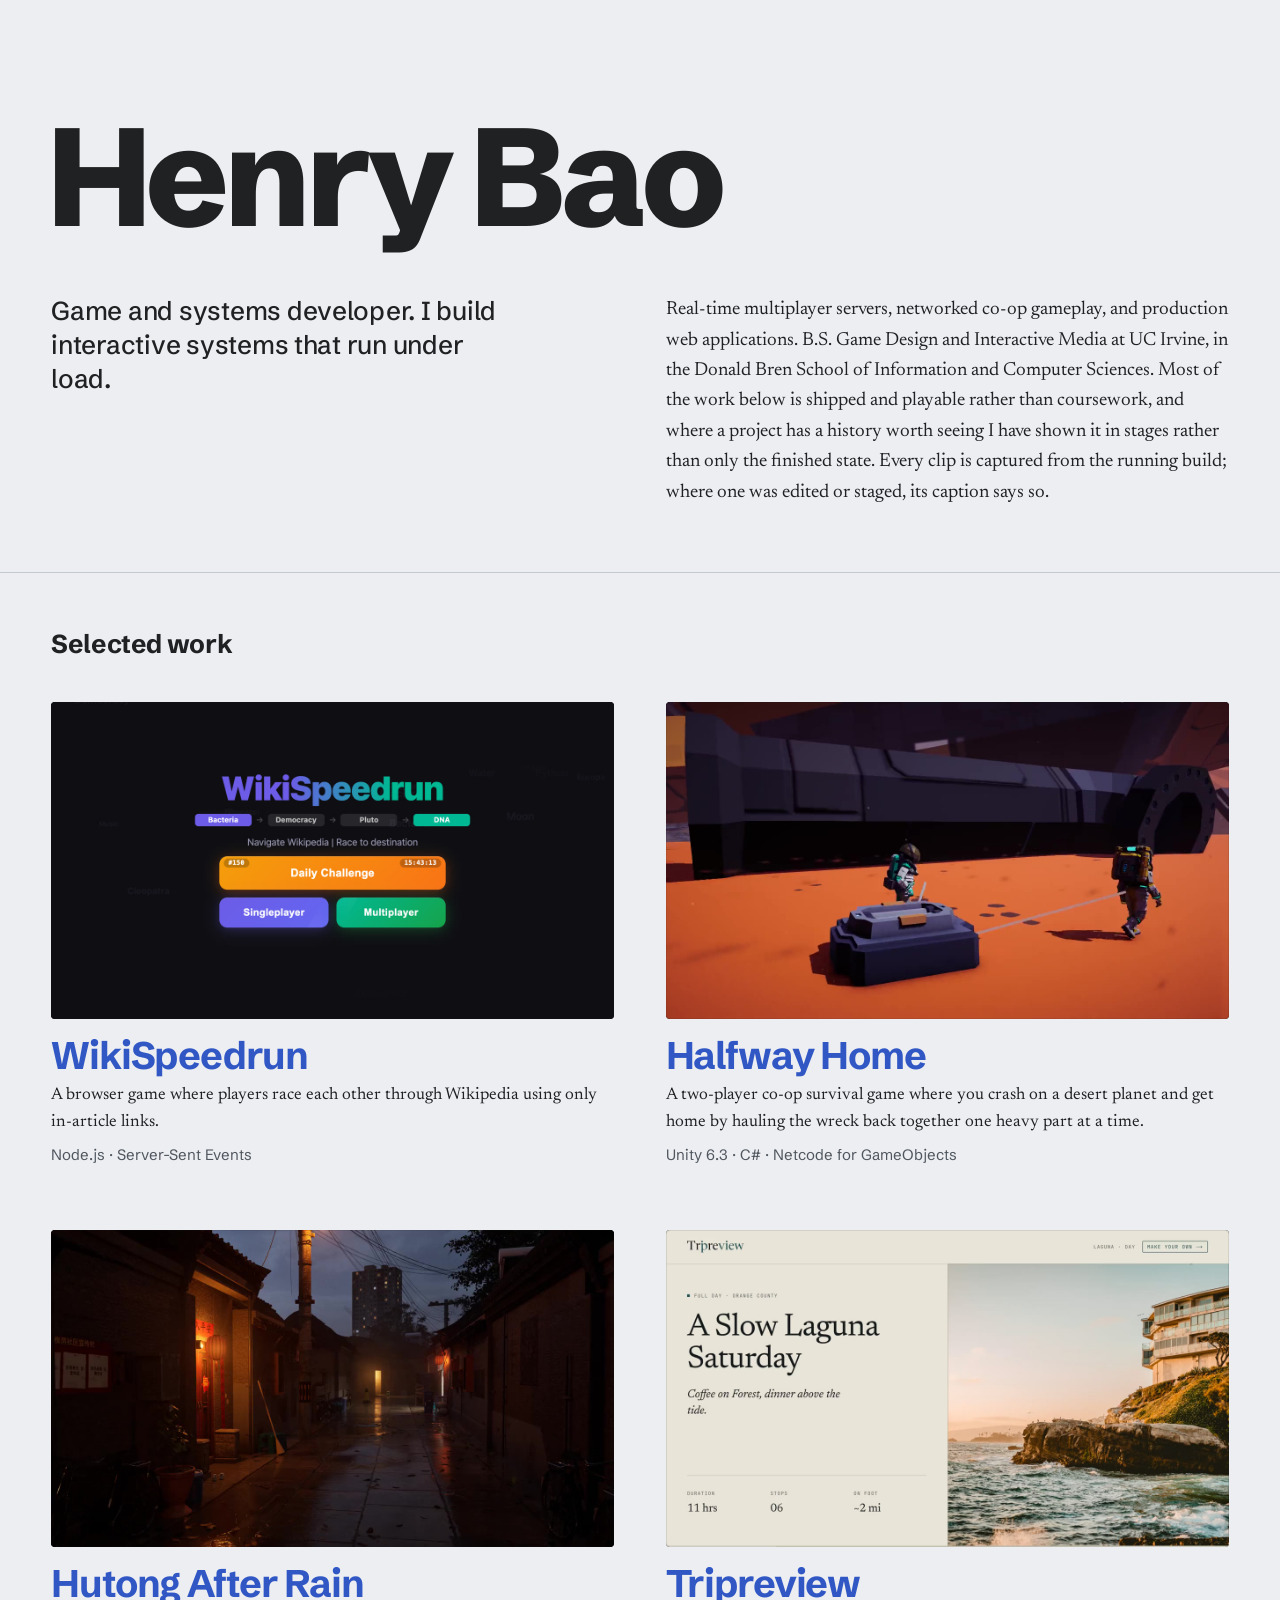
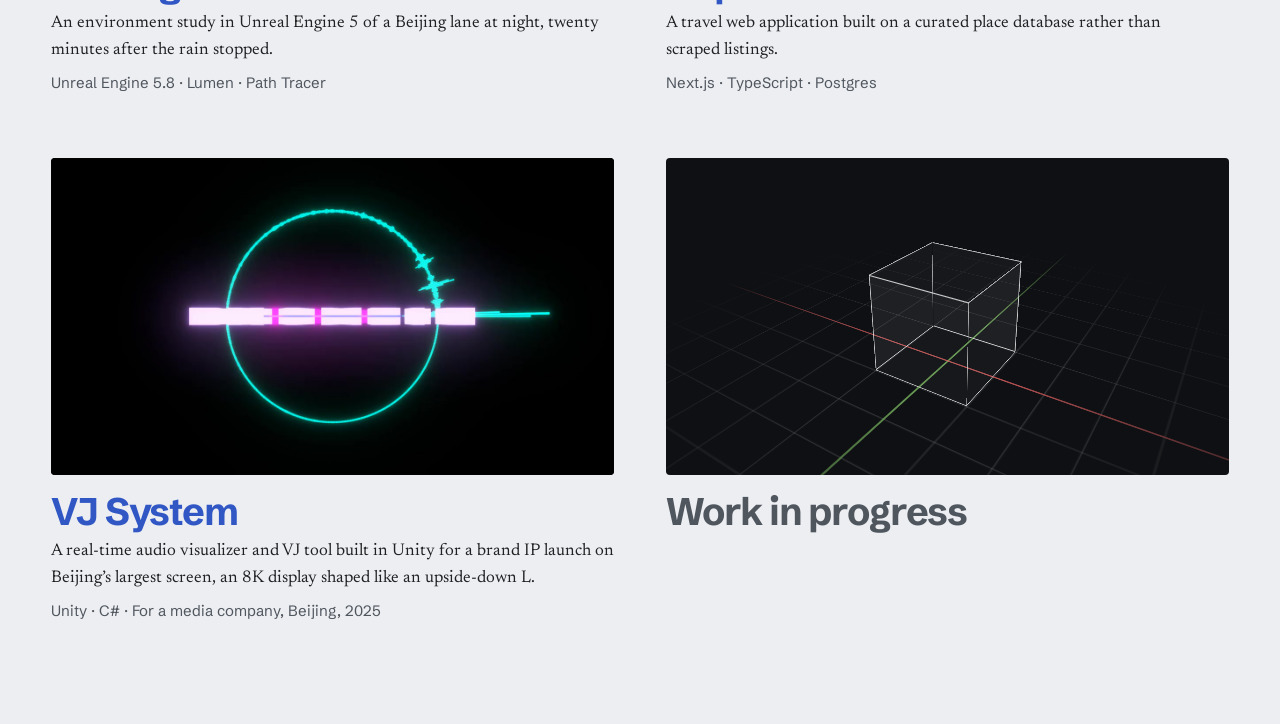
==== commit a7d9aa1e: "Halfway Home: drop the AI workflow sentence, add a short testing note The intro no longer describes " ====
--- a/index.html
+++ b/index.html
@@ -19,7 +19,7 @@
 <link rel="preconnect" href="https://fonts.googleapis.com">
 <link rel="preconnect" href="https://fonts.gstatic.com" crossorigin>
 <link rel="stylesheet" href="https://fonts.googleapis.com/css2?family=Newsreader:ital,opsz,wght@0,6..72,400;0,6..72,500;1,6..72,400&family=Schibsted+Grotesk:wght@400;500;600;700;800&display=swap">
-<link rel="stylesheet" href="assets/site.css?v=fb16c47e">
+<link rel="stylesheet" href="assets/site.css?v=25fcae08">
 <script>
   // Links to the old single page (#wikispeedrun and so on) go to that project's own page.
   (function () {
@@ -124,7 +124,6 @@
           </div>
           <div class="tile-text">
             <h3 class="tile-title">Work in progress</h3>
-            <p class="tile-desc">The next project is in development and will appear here when it is ready to show.</p>
           </div>
         </div>
       </li>
--- a/assets/site.css
+++ b/assets/site.css
@@ -319,6 +319,13 @@
 .build-list > div { display: grid; gap: 0.35rem; align-content: start; padding-block: 1rem 1.25rem; border-top: 1px solid var(--rule); }
 .build-list dt { font-family: var(--display); font-size: var(--s0); font-weight: 700; line-height: 1.35; }
 .build-list dd { margin: 0; font-size: 1.0625rem; line-height: 1.55; }
+/* A short closing note in smaller type, under the rest of a project's write-up. */
+.endnote {
+  display: grid; gap: 0.35rem; max-width: 40em; margin-top: clamp(2.5rem, 5vw, 4rem);
+  padding-top: 1rem; border-top: 1px solid var(--rule); font-family: var(--display);
+}
+.endnote > h2 { font-size: var(--s0); font-weight: 700; line-height: 1.35; }
+.endnote p { font-size: var(--s-1); line-height: 1.55; color: var(--muted); }
 .build-list code, .notes code { font-family: ui-monospace, "SF Mono", Menlo, monospace; font-size: 0.85em; background: var(--panel); padding: 0.05em 0.3em; border-radius: 3px; }
 
 /* ——— Hutong After Rain: renderer switch and credits ——— */
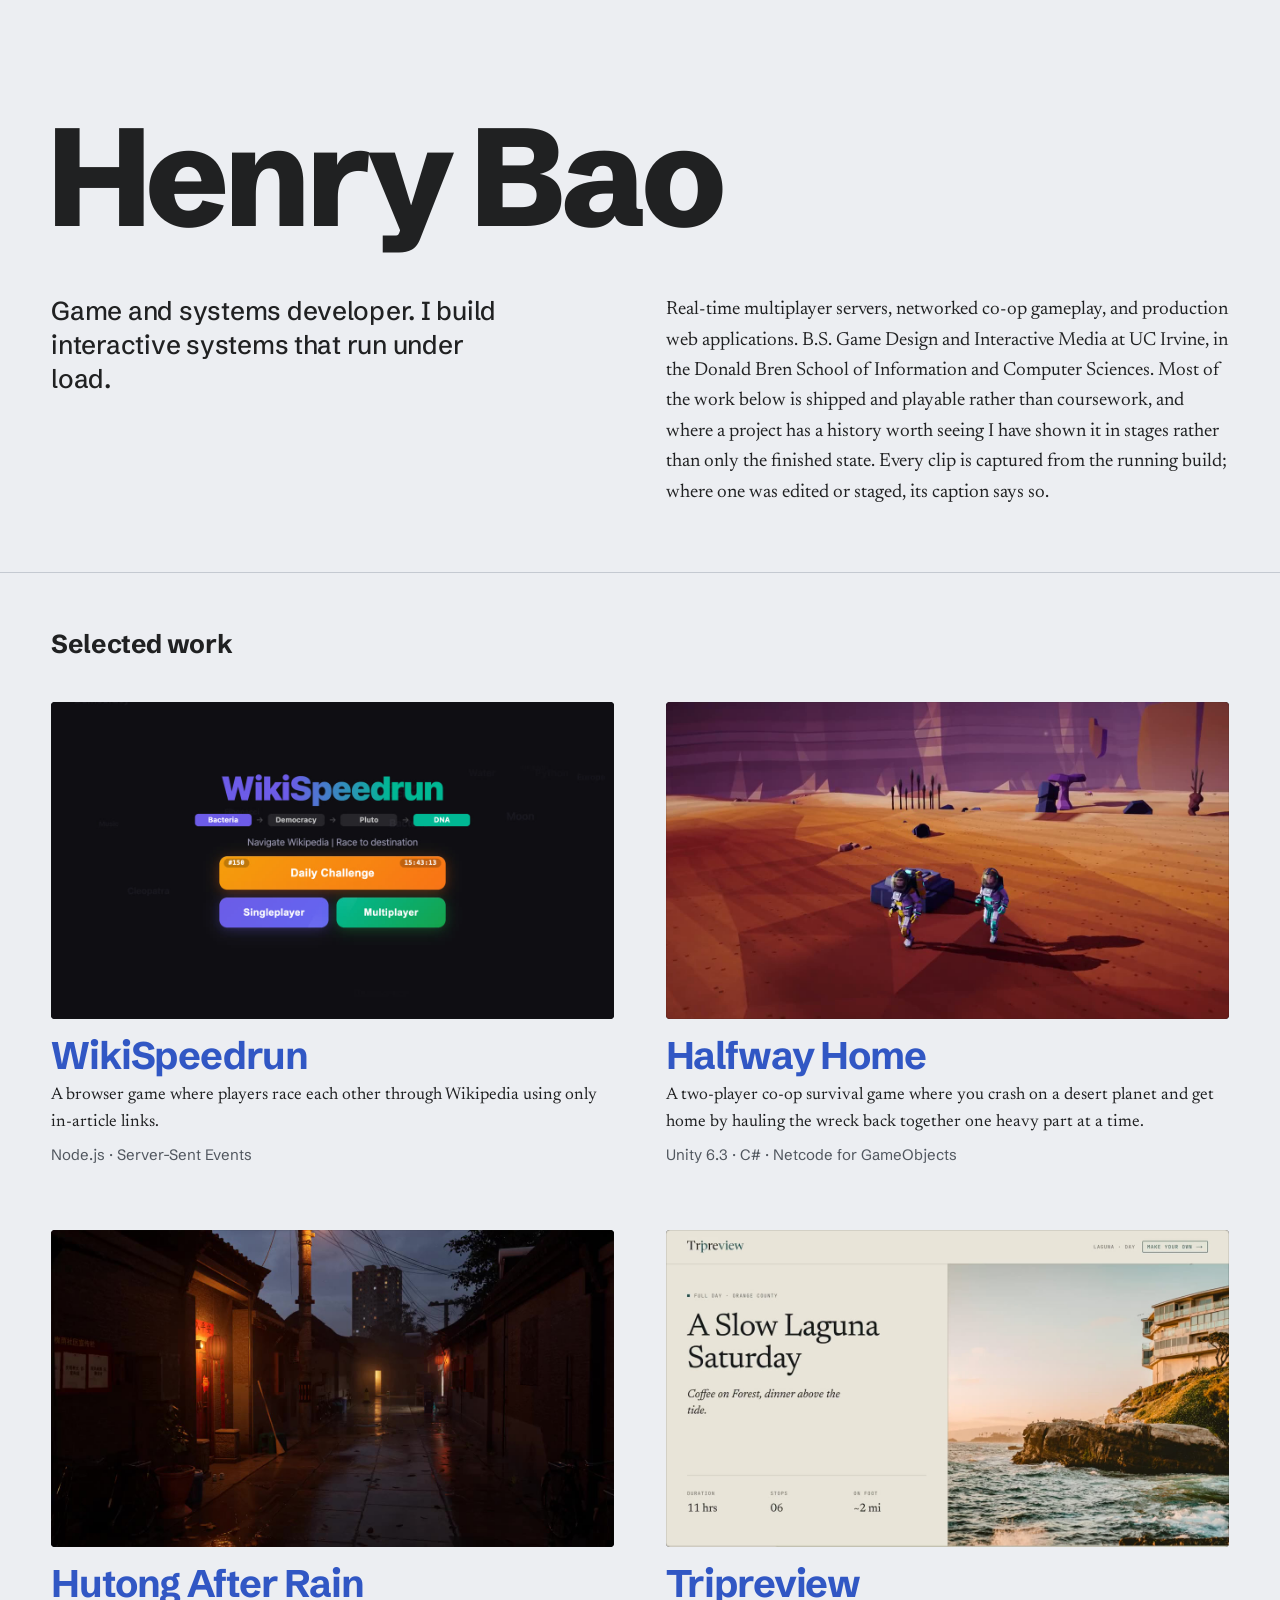
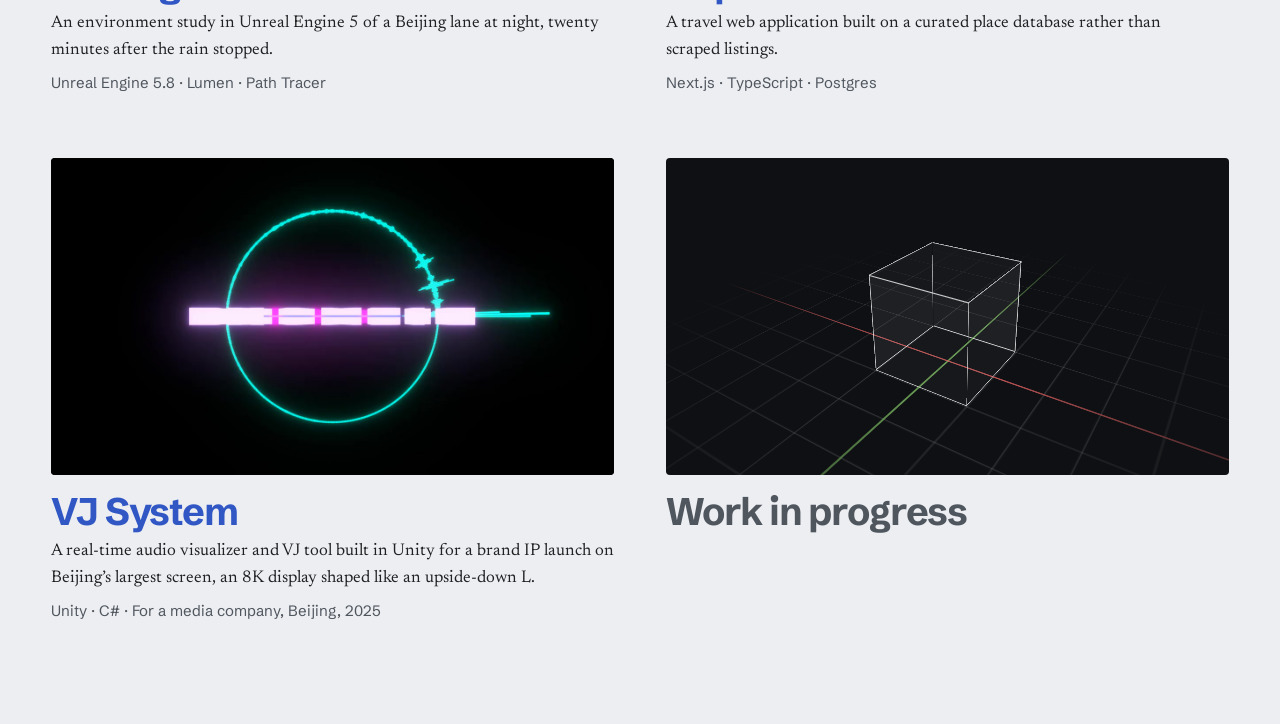
==== commit fbf2fa71: "updated halfwayhome section" ====
--- a/index.html
+++ b/index.html
@@ -19,7 +19,7 @@
 <link rel="preconnect" href="https://fonts.googleapis.com">
 <link rel="preconnect" href="https://fonts.gstatic.com" crossorigin>
 <link rel="stylesheet" href="https://fonts.googleapis.com/css2?family=Newsreader:ital,opsz,wght@0,6..72,400;0,6..72,500;1,6..72,400&family=Schibsted+Grotesk:wght@400;500;600;700;800&display=swap">
-<link rel="stylesheet" href="assets/site.css?v=25fcae08">
+<link rel="stylesheet" href="assets/site.css?v=e880b227">
 <script>
   // Links to the old single page (#wikispeedrun and so on) go to that project's own page.
   (function () {
@@ -63,8 +63,8 @@
       <li>
         <a class="tile" href="halfway-home/" aria-labelledby="tile-halfway-home" aria-describedby="tile-halfway-home-desc">
           <div class="tile-media">
-            <img src="assets/home-halfway-home.jpg?v=2" alt="" width="1280" height="720">
-            <video src="assets/home-halfway-home.mp4?v=2" muted loop playsinline preload="none" aria-hidden="true"></video>
+            <img src="assets/home-halfway-home.jpg?v=3" alt="" width="1280" height="720">
+            <video src="assets/home-halfway-home.mp4?v=3" muted loop playsinline preload="none" aria-hidden="true"></video>
           </div>
           <div class="tile-text">
             <h3 class="tile-title" id="tile-halfway-home">Halfway Home</h3>
--- a/assets/site.css
+++ b/assets/site.css
@@ -190,6 +190,9 @@
 .role-text { font-size: var(--s0); line-height: 1.45; color: var(--ink); max-width: 25em; }
 .role-label { color: var(--muted); }
 .project-copy { grid-column: 7 / -1; display: grid; gap: 1.5rem; align-content: start; max-width: 36em; }
+/* The intro's second half: one moment from making the project, under a small label. */
+.story { display: grid; gap: 0.35rem; }
+.story-label { font-size: var(--s-1); font-weight: 700; letter-spacing: 0.05em; text-transform: uppercase; color: var(--muted); }
 
 .stats { display: flex; flex-wrap: wrap; gap: 1rem 2.5rem; margin: 0; font-family: var(--display); }
 .stats div { display: grid; gap: 0.1rem; }
@@ -326,6 +329,7 @@
 }
 .endnote > h2 { font-size: var(--s0); font-weight: 700; line-height: 1.35; }
 .endnote p { font-size: var(--s-1); line-height: 1.55; color: var(--muted); }
+.endnote + .endnote { margin-top: 1.5rem; }  /* a second note sits closer to the first */
 .build-list code, .notes code { font-family: ui-monospace, "SF Mono", Menlo, monospace; font-size: 0.85em; background: var(--panel); padding: 0.05em 0.3em; border-radius: 3px; }
 
 /* ——— Hutong After Rain: renderer switch and credits ——— */
